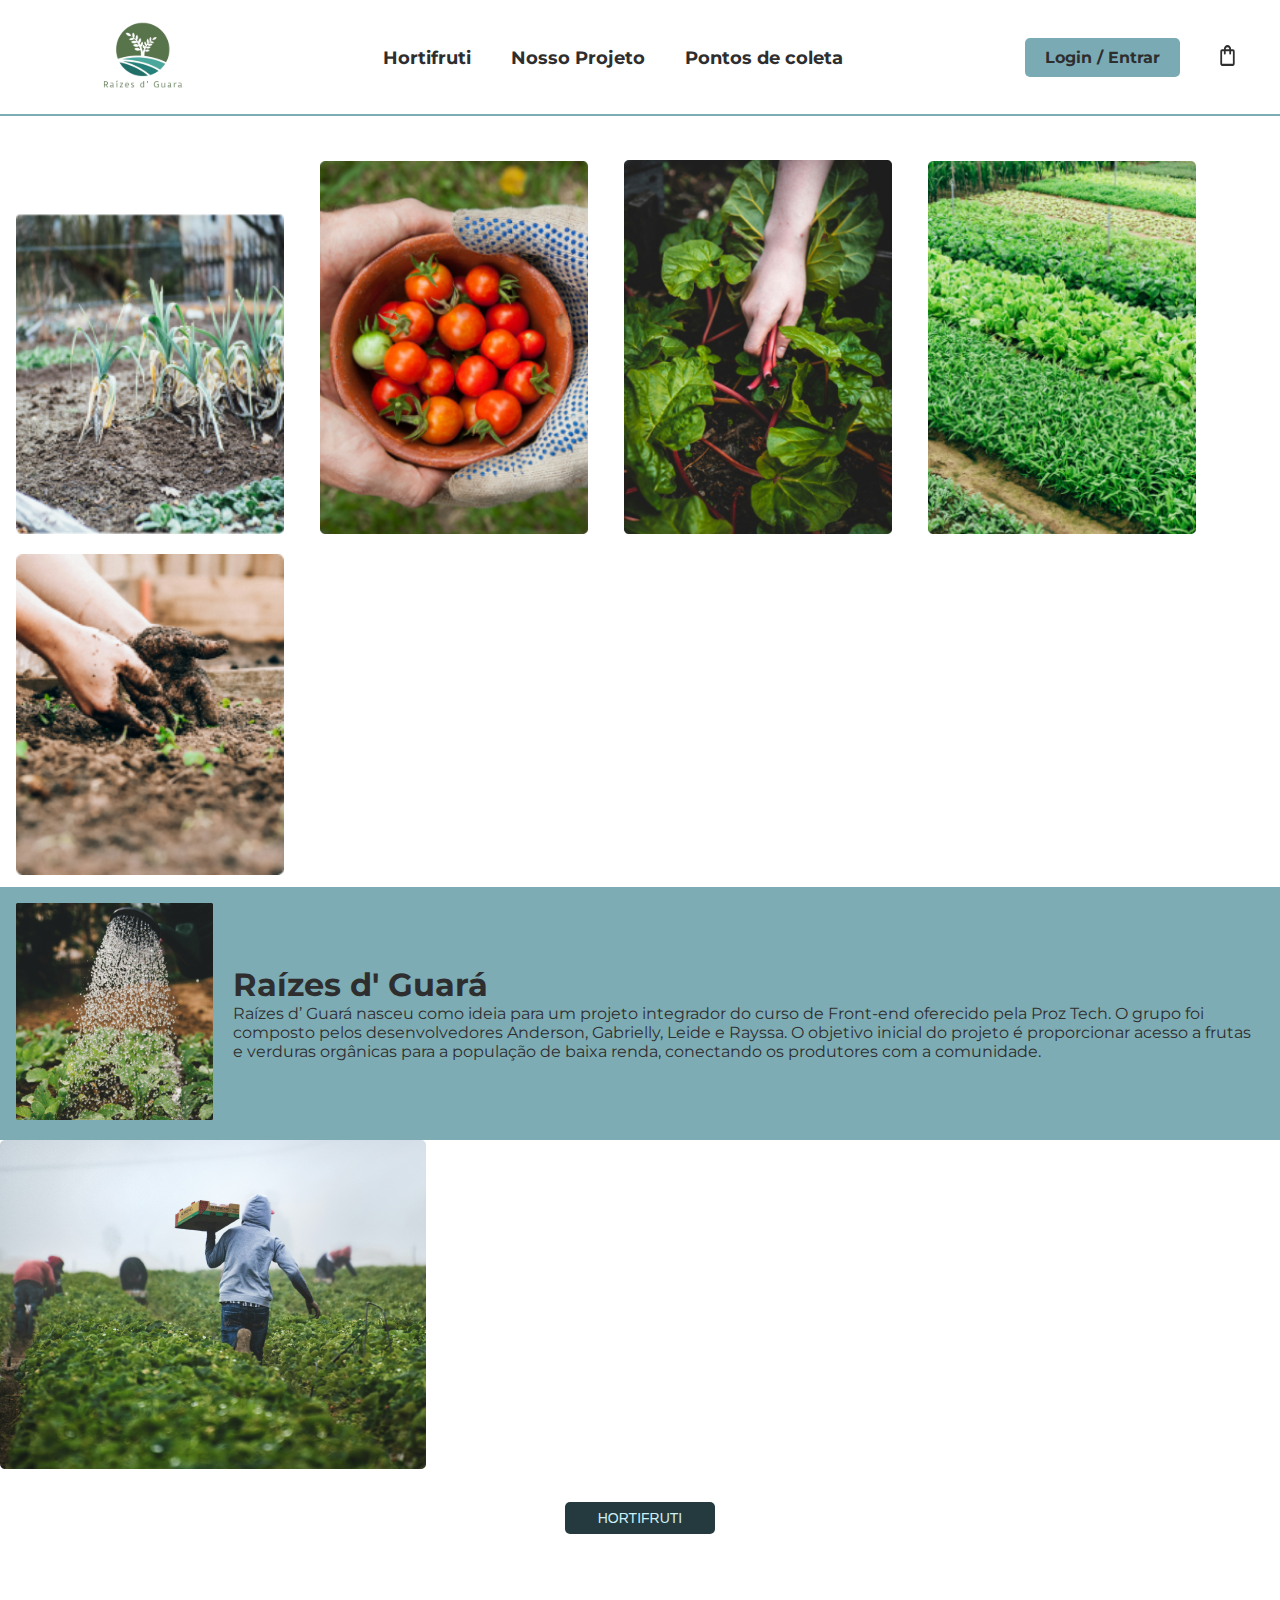
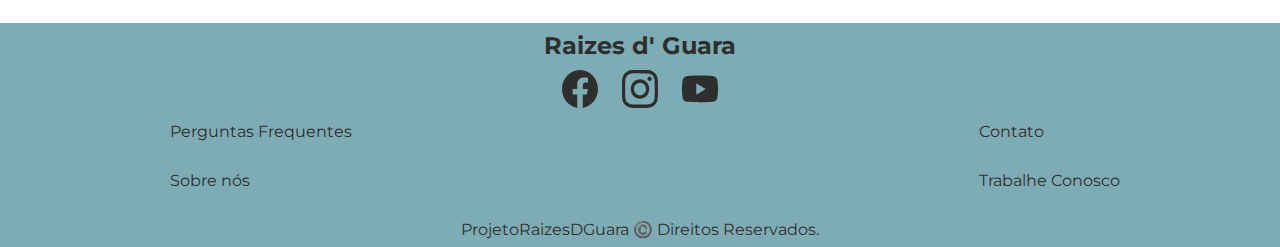
==== index.html @ 16ad914a "feat: alterações no menu" ====
<!DOCTYPE html>
<html lang="pt-BR">

<head>
    <meta charset="UTF-8">
    <title>Home</title>
    <link rel="stylesheet" href="css/index.css">
</head>

<body>
    <header class="menu-header">
        <div class="logo-container">
            <a href="index.html"><img src="img/logo/logo.svg" alt="Logo Raízes d' Guara" class="logo"></a>
        </div>
        <nav class="menu-nav">
            <ul>
                <li><a href="hortifruti.html">Hortifruti</a></li>
                <li><a href="projeto.html">Nosso Projeto</a></li>
                <li><a href="pontos_coleta.html">Pontos de coleta</a></li>
            </ul>
        </nav>
        <div class="menu-right">
            <a href="login.html" class="login-btn">Login / Entrar</a>
            <div class="cart-icon">
                <a href="#"><img src="img/logo/shoppingbag.svg" alt="Carrinho"></a>
            </div>
        </div>
    </header>
    <main>
        <div class="banner"></div>
        <img class="banner-img" src="img/home1.png" alt="">
        <img class="banner-img" src="img/home2.png" alt="">
        <img class="banner-img" src="img/home3.png" alt="">
        <img class="banner-img" src="img/home4.png" alt="">
        <img class="banner-img" src="img/home5.png" alt="">
        </div>
        <section class="right-left">
            <div class="img-banner">
                <img src="img/home6.png" alt="">
            </div>
            <div class="sobre">
                <h1>Raízes d' Guará</h1>
                <p>Raízes d’ Guará nasceu como ideia para um projeto integrador do curso de Front-end oferecido pela
                    Proz Tech. O grupo foi composto pelos desenvolvedores Anderson, Gabrielly, Leide e Rayssa. O
                    objetivo inicial do projeto é proporcionar acesso a frutas e verduras orgânicas para a população de
                    baixa renda, conectando os produtores com a comunidade.</p>
            </div>
        </section>
        <div class="img-pn">
            <img src="img/home7.png" alt="">
        </div>

        <div class="container-btn">
            <input class="btn" type="submit" value="HORTIFRUTI">
        </div>
    </main>
    <footer class="rodape">
        <h2 id="titulo_footer">Raizes d' Guara</h2>
        <a href="#"><img class="icones" src="img/footer/facebook.svg" alt="logo facebook"></a>
        <a href="#"><img class="icones" src="img/footer/instagram.svg" alt="logo instagram"></a>
        <a href="#"><img class="icones" src="img/footer/youtube.svg" alt="logo youtube"></a>

        <div class="listas-container">
            <ul class="lista-rodade_left">
                <li><a href="#"><img class="detalhe-rodape" src="img/footer/detalhe.svg">Perguntas Frequentes</a></li>
                <li><a href="#"><img class="detalhe-rodape" src="img/footer/detalhe.svg">Sobre nós</a></li>
            </ul>
            <ul class="lista-rodade_right">
                <li><a href="#"><img class="detalhe-rodape" src="img/footer/detalhe.svg">Contato</a></li>
                <li><a href="#"><img class="detalhe-rodape" src="img/footer/detalhe.svg">Trabalhe Conosco</a></li>
            </ul>
        </div>

        <p>ProjetoRaizesDGuara ©️ Direitos Reservados. </p>
    </footer>
</body>

</html>
---- css/index.css ----
@import url('https://fonts.googleapis.com/css2?family=Montserrat:ital,wght@0,100..900;1,100..900&display=swap');

body {
    font-family: "Montserrat", sans-serif;
    margin: 0;
    padding: 0;
    color: #2E2E2E;
}

/*header menu */

* {
    margin: 0;
    padding: 0;
    box-sizing: border-box;
}

.menu-header {
    display: flex;
    justify-content: space-between;
    align-items: center;
    background-color: #ffffff;
    padding: 20px 40px; 
    border-bottom: 2px solid #7EACB5;
}

.logo-container {
    display: flex;
    align-items: center;
}

.logo {
    width: 200px; 
    height: 70px;
}

.menu-nav {
    display: flex;
    justify-content: center;
    flex-grow: 1;
}

.menu-nav ul {
    display: flex;
    list-style: none;
}

.menu-nav ul li {
    margin-right: 40px; 
}

.menu-nav ul li a {
    text-decoration: none;
    font-size: 1.1rem;
    color: #2E2E2E;
    font-weight: bold;
    transition: color 0.3s;
}

.menu-nav ul li a:hover {
    color: #7EACB5;
    text-decoration: underline; 
}

.menu-right {
    display: flex;
    align-items: center;
}

.login-btn a{
    background-color: #7aabb5; 
    color: #2E2E2E;
    padding: 10px 20px;
    border-radius: 5px;
    text-decoration: none;
    font-weight: bold;
    transition: background-color 0.3s;
}

.login-btn:hover {
    background-color: #5c929d;
}

.cart-icon img {
    width: 25px; 
    height: 25px;
    margin-left: 15px;
}

.login-btn {
    background-color: #7aabb5;
    color: #2E2E2E;
    padding: 10px 20px;
    border-radius: 5px;
    text-decoration: none;
    margin-right: 20px;
    font-weight: bold;
    transition: background-color 0.3s;
}

.login-btn:hover {
    background-color: #5c929d;
}

.cart-icon img {
    width: 40px;
    height: 25px;
}
.login-btn {
    background-color: #7aabb5;
    color: #2E2E2E;
    padding: 10px 20px;
    border-radius: 5px;
    text-decoration: none;
    margin-right: 20px;
    font-weight: bold;
    transition: background-color 0.3s;
}

.login-btn:hover {
    background-color: #5c929d;
}

.cart-icon img {
    width: 25px;
    height: 25px;
}

.menu-right {
    display: flex;
    align-items: center;
}

.login-btn {
    background-color: #7aabb5;
    color: #2E2E2E;
    padding: 10px 20px;
    border-radius: 5px;
    text-decoration: none;
    margin-right: 20px;
    font-weight: bold;
    transition: background-color 0.3s;
}

.login-btn:hover {
    background-color: #5c929d;
}

.cart-icon img {
    width: 25px;
    height: 25px;
}

/* fim do menu */

/* banner e imagens */

.banner {
    display: flex;
    justify-content: center;
    padding: 0.5em 1em;
    margin: 10px;
}

.right-left {
    background-color: #7EACB5;
    display: flex;
    align-items: center; 
    padding: 1em; 
}

.img-banner {
    margin-right: 20px; 
}

.img-banner img {
    max-width: 100%; 
    height: auto; 
}

.img-pn {
    margin-right: 20px;
}

.banner-img {
    padding: 0.5em 1em;
    width: 300px;
}

.container-btn {
    display: flex;
    justify-content: center; 
    align-items: center; 
    height: 10vh; 
}

.btn {
    padding: 8px 16px; 
    background-color: #253A3E;
    color: #CDF1F8; 
    border: none;
    border-radius: 5px;
    cursor: pointer;
    font-size: 14px;
    text-align: center;
    transition: background-color 0.3s ease;
    display: inline-block; 
    width: auto; 
    min-width: 150px; 
    max-width: 300px; 
}

/* footer */

.rodape {
    background-color: #7EACB5;
    color: #2E2E2E;
    text-align: center;
    padding: 0.5em 0;
    position: relative;
    bottom: 0;
    width: 100%;
}

.icones {
    padding: 10px;
}

li, a {
    text-decoration: none;
    list-style: none;
    color: #2E2E2E;
}

.detalhe-rodape{
    padding: 0 5px;
    width: 1.5px;
}

.listas-container {
    display: flex;
    justify-content: space-between; 

}

.lista-rodade_left, .lista-rodade_right {
    list-style: none; 
    padding-left: 10em; 
    margin: 0; 
    text-align: left;
}

.lista-rodade_left li, .lista-rodade_right li {
    margin-bottom: 10px; 
    padding-right: 10em;
    padding-bottom: 20px;
}

main {
    min-height: 100vh; 
    padding-bottom: 60px; 
}
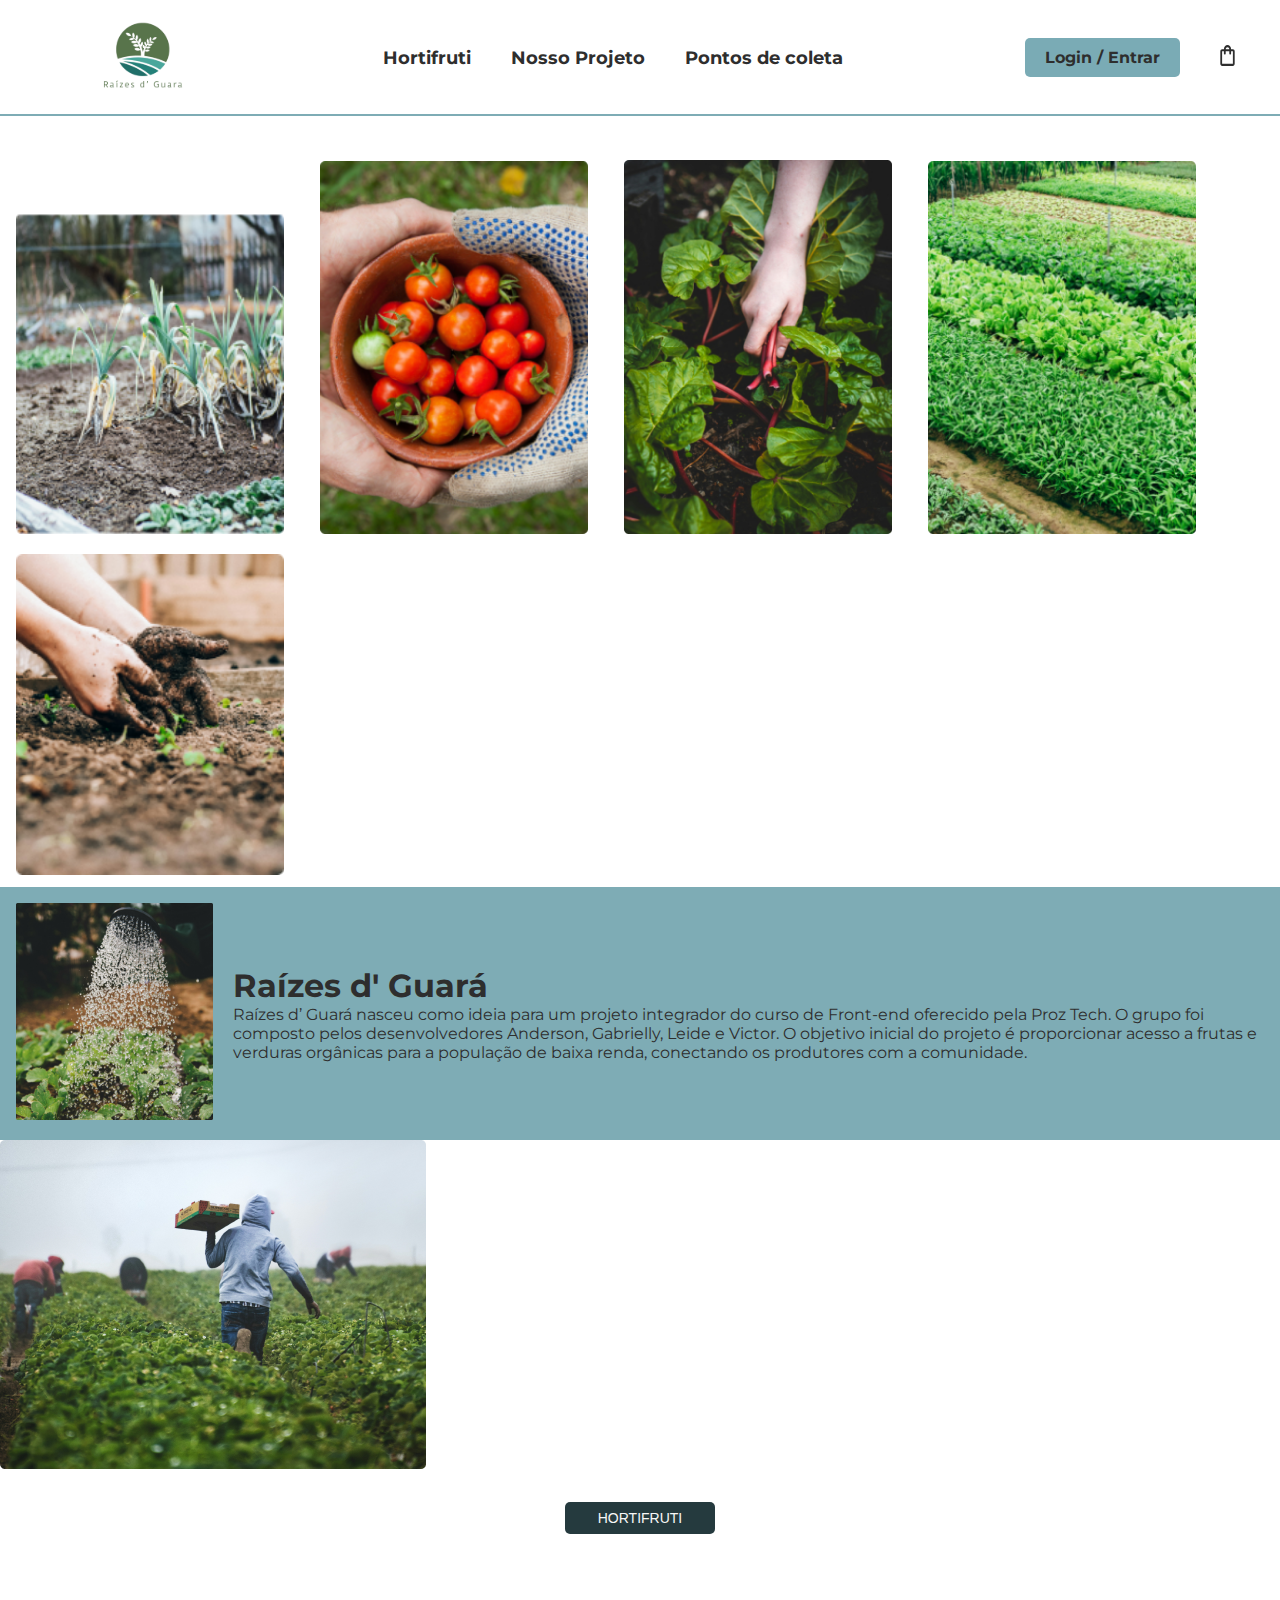
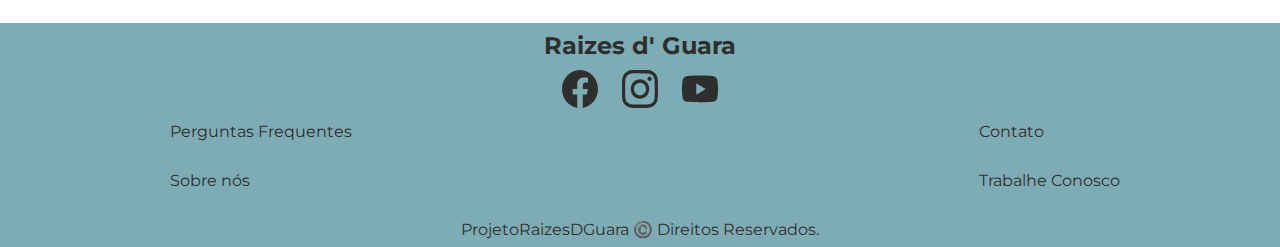
==== commit 8034ca4e: "feat: página sobre o projeto está finalizada, os arquivo js foram criados e linkados" ====
--- a/index.html
+++ b/index.html
@@ -5,6 +5,7 @@
     <meta charset="UTF-8">
     <title>Home</title>
     <link rel="stylesheet" href="css/index.css">
+    <script src="js/index.js" defer></script>
 </head>
 
 <body>
@@ -28,26 +29,26 @@
     </header>
     <main>
         <div class="banner"></div>
-        <img class="banner-img" src="img/home1.png" alt="">
-        <img class="banner-img" src="img/home2.png" alt="">
-        <img class="banner-img" src="img/home3.png" alt="">
-        <img class="banner-img" src="img/home4.png" alt="">
-        <img class="banner-img" src="img/home5.png" alt="">
+        <img class="banner-img" src="img/index/home1.png" alt="">
+        <img class="banner-img" src="img/index/home2.png" alt="">
+        <img class="banner-img" src="img/index/home3.png" alt="">
+        <img class="banner-img" src="img/index/home4.png" alt="">
+        <img class="banner-img" src="img/index/home5.png" alt="">
         </div>
         <section class="right-left">
             <div class="img-banner">
-                <img src="img/home6.png" alt="">
+                <img src="img/index/home6.png" alt="">
             </div>
             <div class="sobre">
                 <h1>Raízes d' Guará</h1>
                 <p>Raízes d’ Guará nasceu como ideia para um projeto integrador do curso de Front-end oferecido pela
-                    Proz Tech. O grupo foi composto pelos desenvolvedores Anderson, Gabrielly, Leide e Rayssa. O
+                    Proz Tech. O grupo foi composto pelos desenvolvedores Anderson, Gabrielly, Leide e Victor. O
                     objetivo inicial do projeto é proporcionar acesso a frutas e verduras orgânicas para a população de
                     baixa renda, conectando os produtores com a comunidade.</p>
             </div>
         </section>
         <div class="img-pn">
-            <img src="img/home7.png" alt="">
+            <img src="img/index/home7.png" alt="">
         </div>
 
         <div class="container-btn">
--- a/css/index.css
+++ b/css/index.css
@@ -197,7 +197,7 @@
 .btn {
     padding: 8px 16px; 
     background-color: #253A3E;
-    color: #CDF1F8; 
+    color: #F7F7F7; 
     border: none;
     border-radius: 5px;
     cursor: pointer;
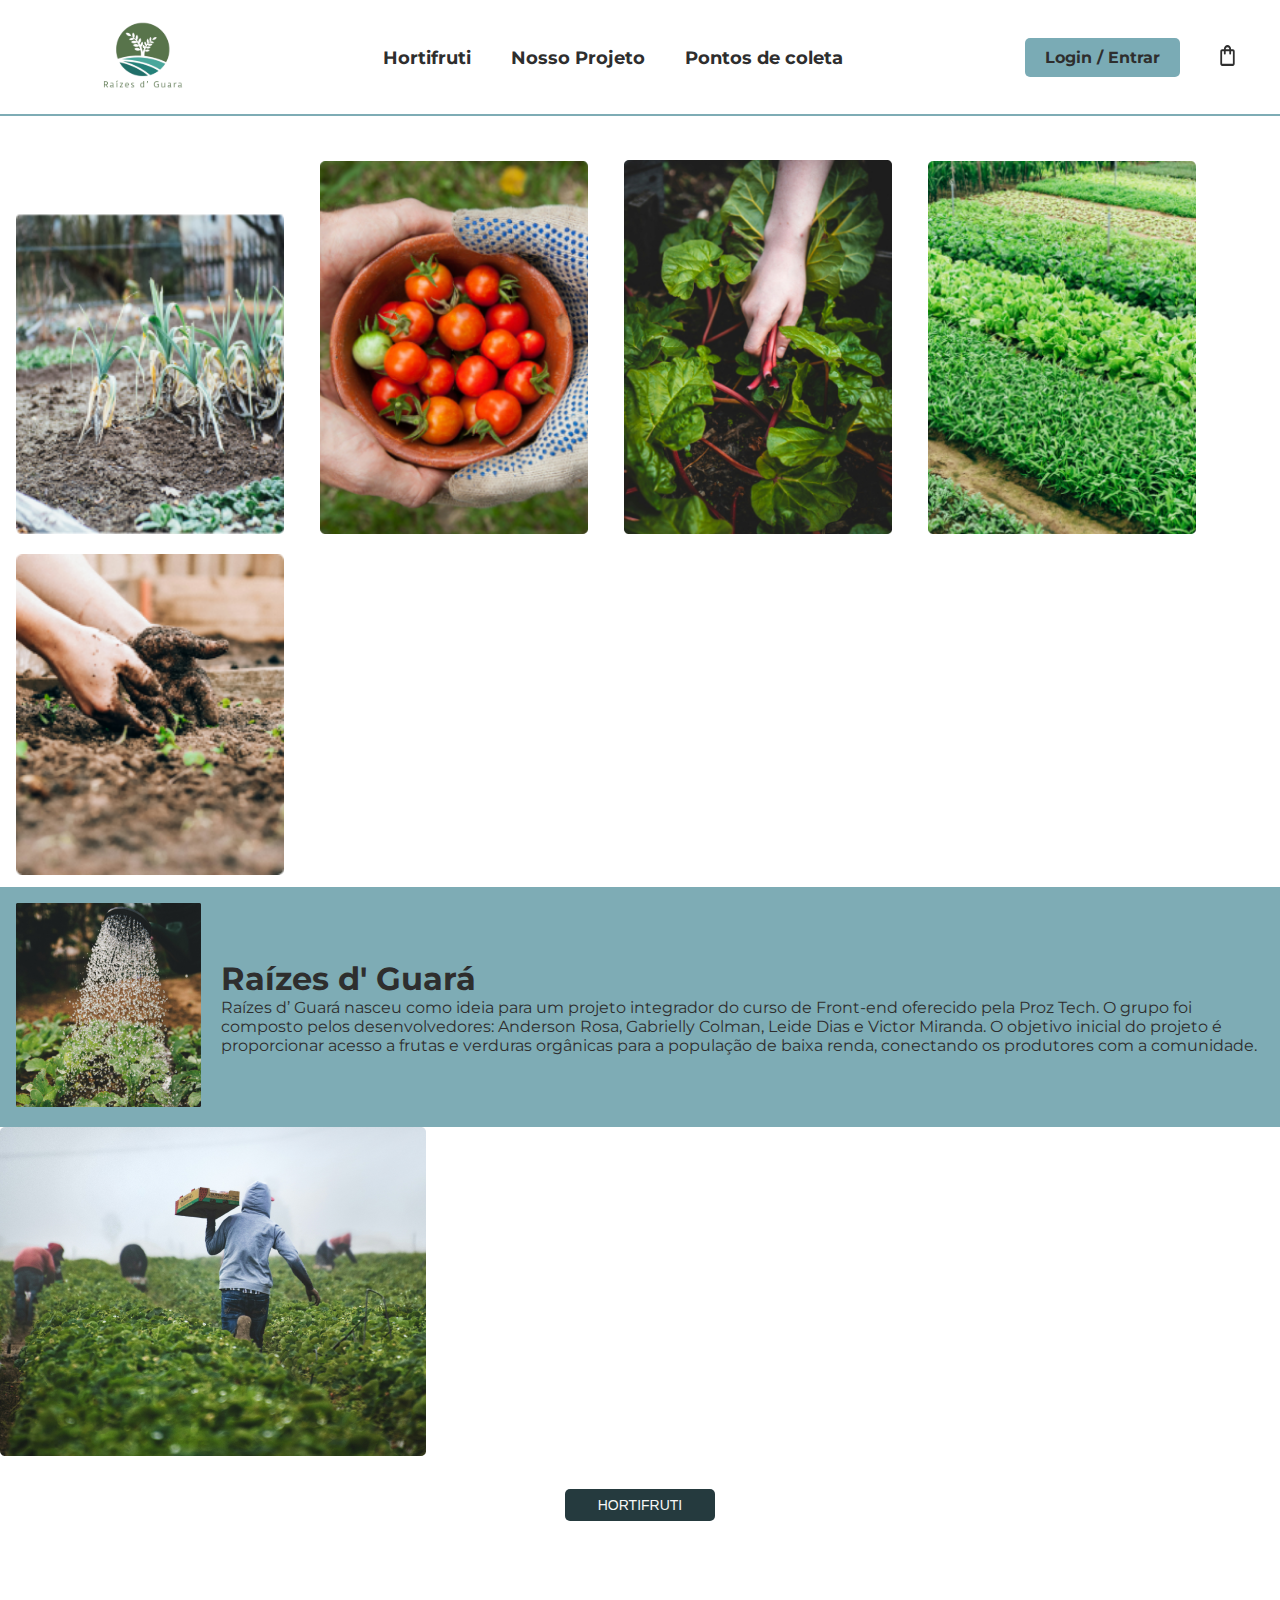
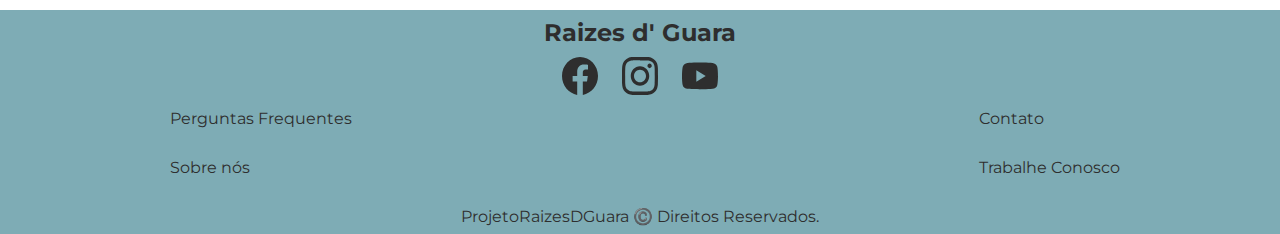
==== commit 00bfde66: "Feito o javascript de validação do form na página nosso projeto" ====
--- a/index.html
+++ b/index.html
@@ -42,7 +42,7 @@
             <div class="sobre">
                 <h1>Raízes d' Guará</h1>
                 <p>Raízes d’ Guará nasceu como ideia para um projeto integrador do curso de Front-end oferecido pela
-                    Proz Tech. O grupo foi composto pelos desenvolvedores Anderson, Gabrielly, Leide e Victor. O
+                    Proz Tech. O grupo foi composto pelos desenvolvedores: Anderson Rosa, Gabrielly Colman, Leide Dias e Victor Miranda. O
                     objetivo inicial do projeto é proporcionar acesso a frutas e verduras orgânicas para a população de
                     baixa renda, conectando os produtores com a comunidade.</p>
             </div>
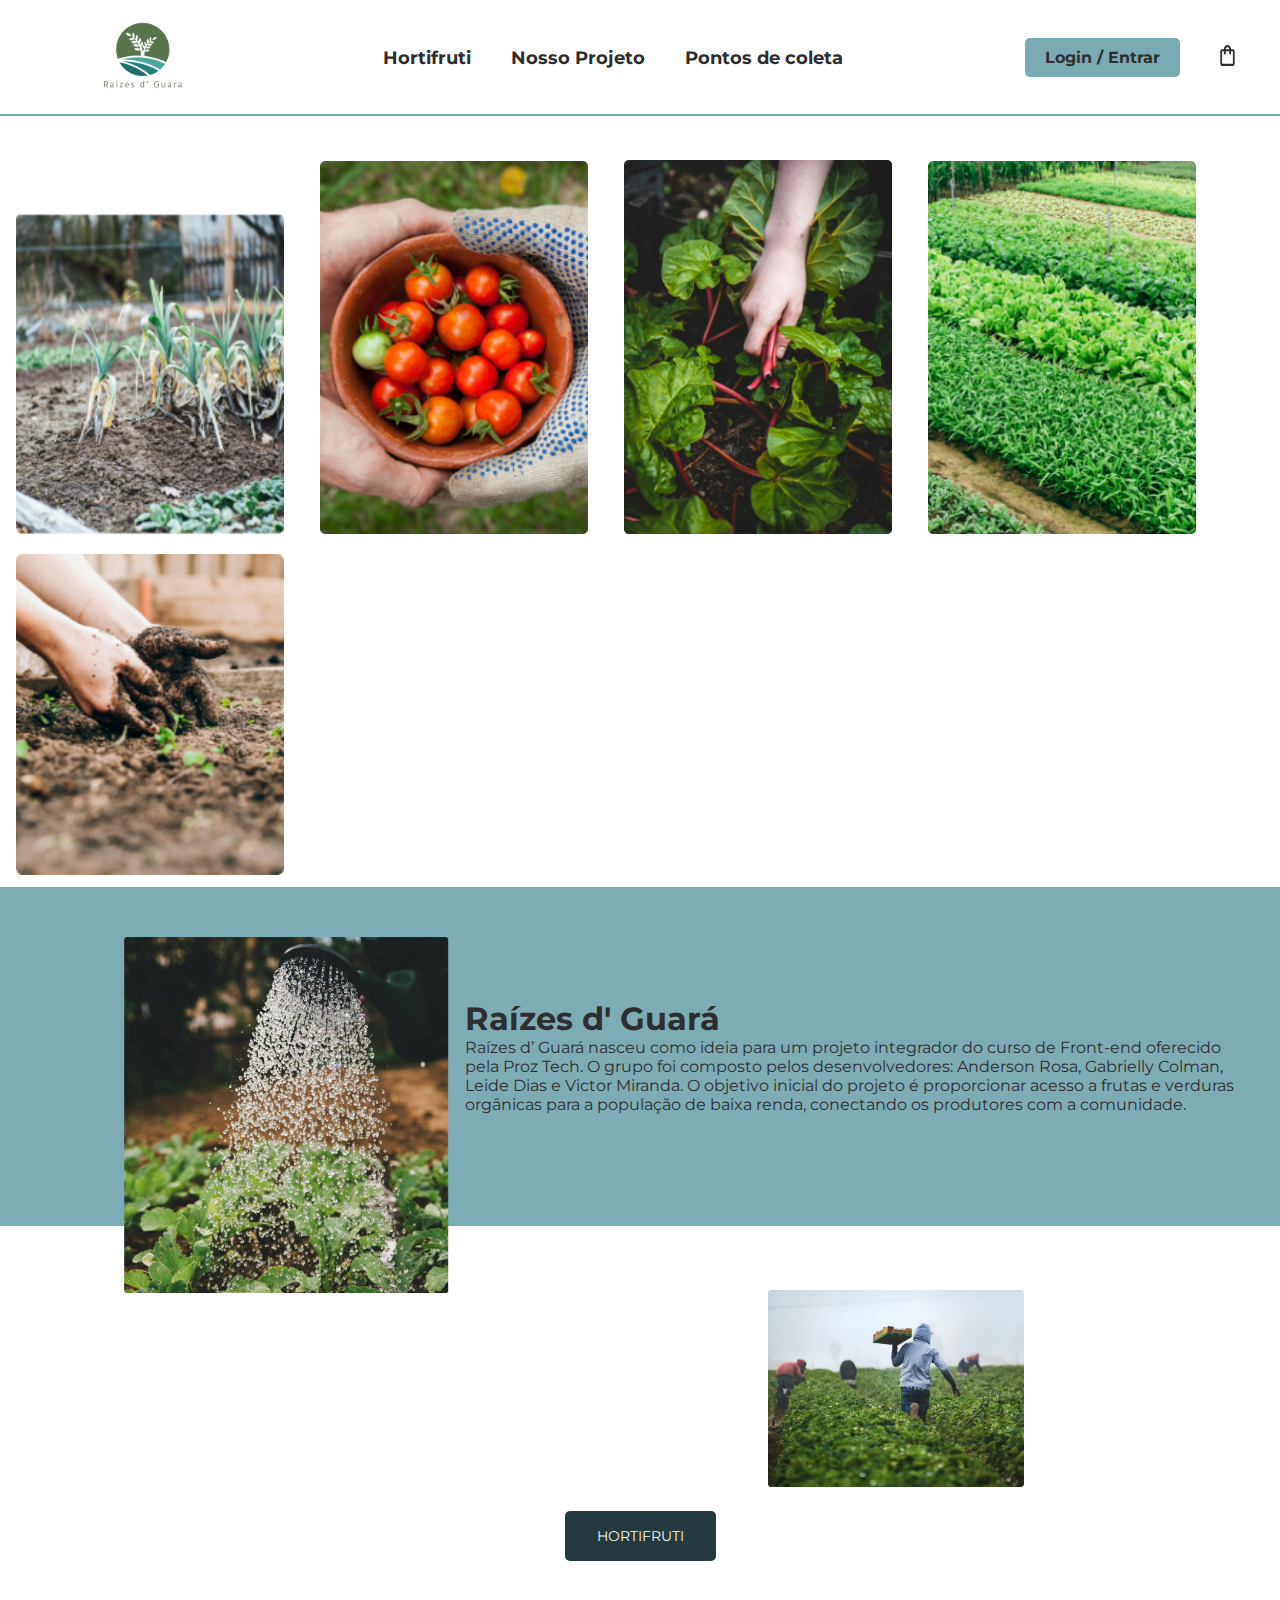
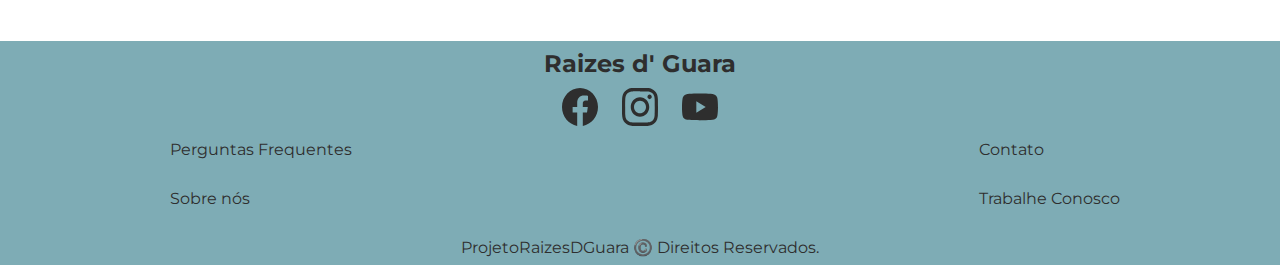
==== commit dc9fb9b4: "botão de hortifruti adicionado link" ====
--- a/index.html
+++ b/index.html
@@ -52,7 +52,7 @@
         </div>
 
         <div class="container-btn">
-            <input class="btn" type="submit" value="HORTIFRUTI">
+            <a href="hortifruti.html" class="btn">HORTIFRUTI</a>
         </div>
     </main>
     <footer class="rodape">
--- a/css/index.css
+++ b/css/index.css
@@ -162,24 +162,38 @@
     margin: 10px;
 }
 
+
 .right-left {
     background-color: #7EACB5;
     display: flex;
     align-items: center; 
     padding: 1em; 
+    justify-content: flex-start; /* Align items to the left */
 }
 
 .img-banner {
-    margin-right: 20px; 
+    margin-left: 10%; /* Position the image 10% from the left of the container */
+    transform: scale(2); /* Increase the size by 50% */
+    margin-top: 10%; /* Position the image 5% down from the current position */
+}
+
+.sobre {
+    display: flex;
+    align-items: flex-start; /* Align items to the start (top) */
+    padding: 0.5em 1em;
+    margin: 10px;
+    flex-direction: column; /* Stack h1 and p vertically */
+}
+
+.sobre h1, .sobre p {
+    text-align: left; /* Align text to the left */
+    margin-left: 15%; /* Add margin to the left to ensure text stays to the right of the image */
 }
 
 .img-banner img {
-    max-width: 100%; 
+    max-width: 100%; /* Adjusted to keep the image 10% to the right */
     height: auto; 
-}
-
-.img-pn {
-    margin-right: 20px;
+    margin-left: 20%; /* Ensure the image stays 10% from the left */
 }
 
 .banner-img {
@@ -194,8 +208,19 @@
     height: 10vh; 
 }
 
+.img-pn {
+    object-fit: cover;
+    margin-left: 60%;
+    margin-top: 5%; /* Position the image 10% down from the current position */
+}
+
+.img-pn img {
+    width: 50%; 
+    height: 50%; 
+}
+
 .btn {
-    padding: 8px 16px; 
+    padding: 16px 32px; 
     background-color: #253A3E;
     color: #F7F7F7; 
     border: none;
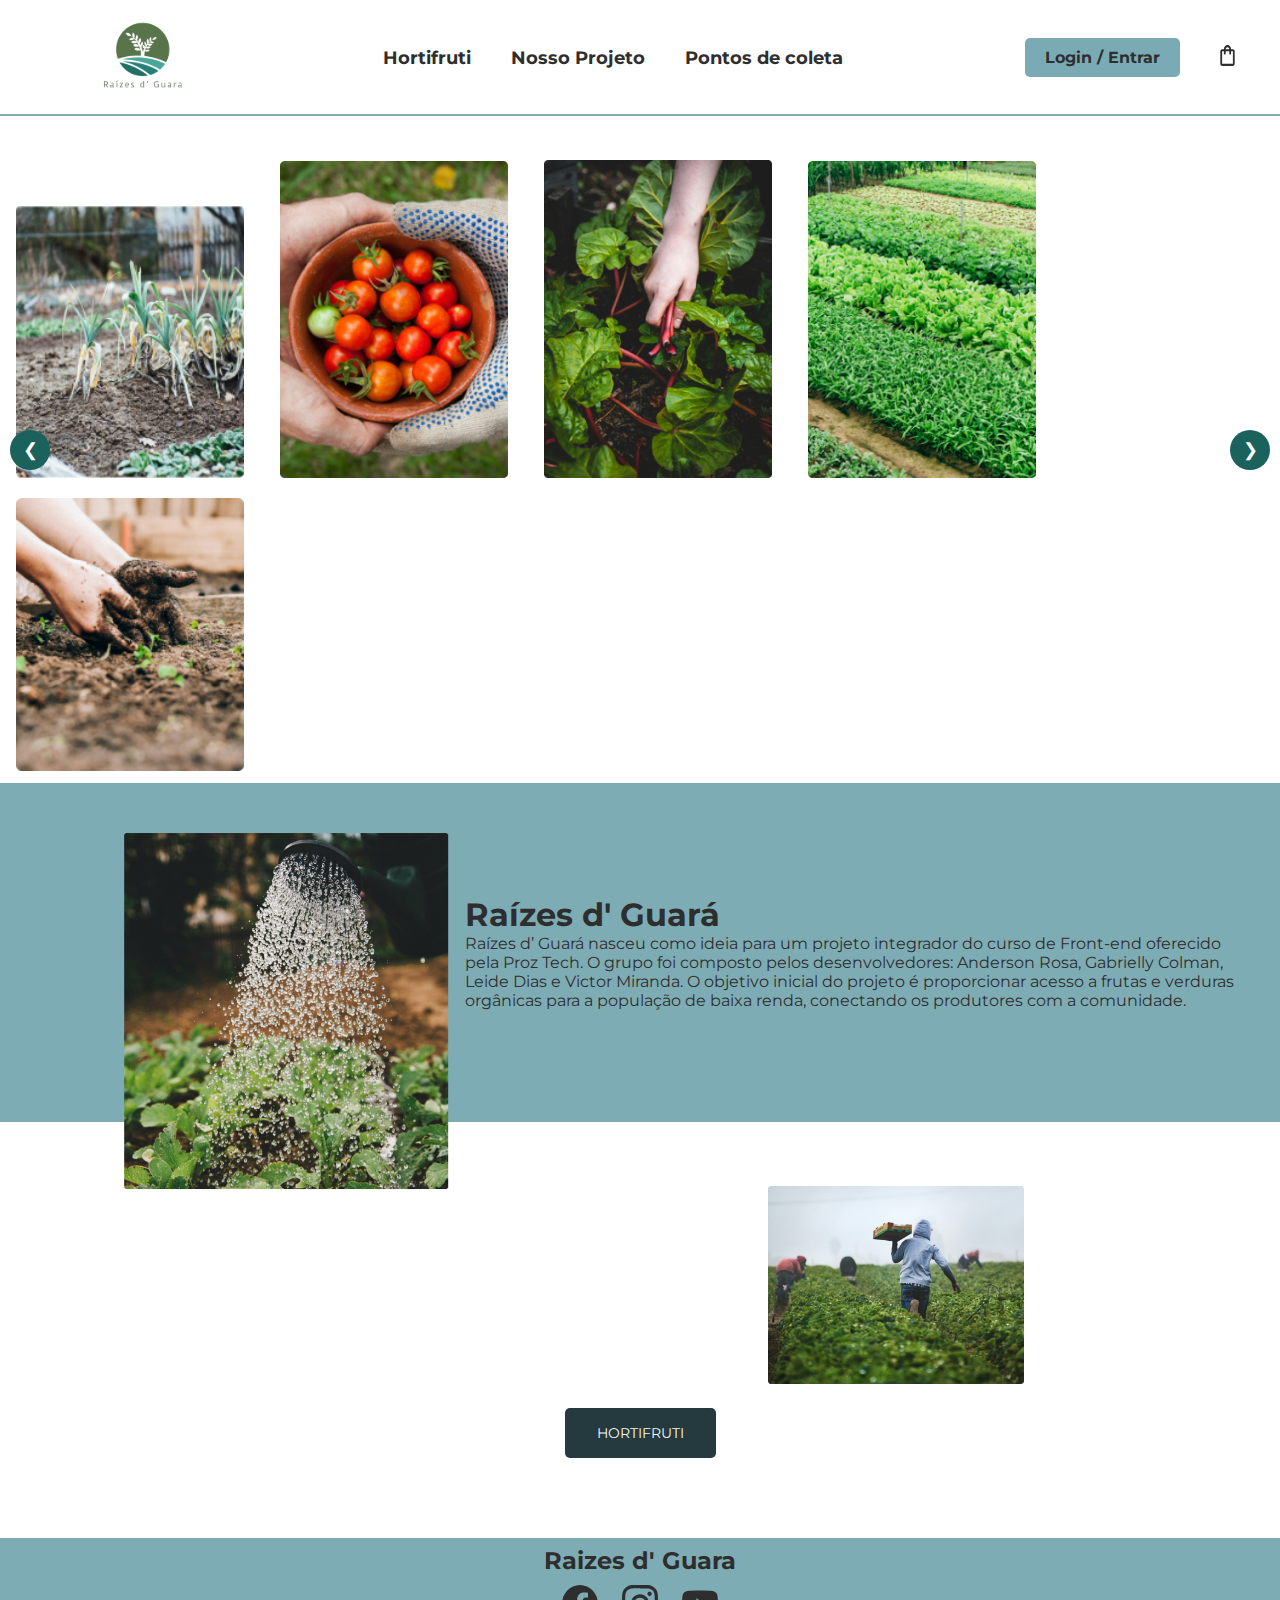
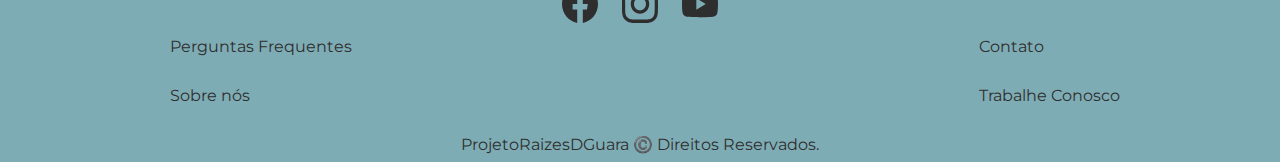
==== commit b59ac699: "Adicionado Setas e estilizado" ====
--- a/index.html
+++ b/index.html
@@ -29,6 +29,8 @@
     </header>
     <main>
         <div class="banner"></div>
+        <button class="prev-btn" onclick="prevImage()">&#10094;</button>
+        <button class="next-btn" onclick="nextImage()">&#10095;</button>
         <img class="banner-img" src="img/index/home1.png" alt="">
         <img class="banner-img" src="img/index/home2.png" alt="">
         <img class="banner-img" src="img/index/home3.png" alt="">
--- a/css/index.css
+++ b/css/index.css
@@ -65,16 +65,6 @@
 .menu-right {
     display: flex;
     align-items: center;
-}
-
-.login-btn a{
-    background-color: #7aabb5; 
-    color: #2E2E2E;
-    padding: 10px 20px;
-    border-radius: 5px;
-    text-decoration: none;
-    font-weight: bold;
-    transition: background-color 0.3s;
 }
 
 .login-btn:hover {
@@ -98,107 +88,82 @@
     transition: background-color 0.3s;
 }
 
-.login-btn:hover {
-    background-color: #5c929d;
-}
-
-.cart-icon img {
-    width: 40px;
-    height: 25px;
-}
-.login-btn {
-    background-color: #7aabb5;
-    color: #2E2E2E;
-    padding: 10px 20px;
-    border-radius: 5px;
-    text-decoration: none;
-    margin-right: 20px;
-    font-weight: bold;
-    transition: background-color 0.3s;
-}
-
-.login-btn:hover {
-    background-color: #5c929d;
-}
-
-.cart-icon img {
-    width: 25px;
-    height: 25px;
-}
-
-.menu-right {
-    display: flex;
-    align-items: center;
-}
-
-.login-btn {
-    background-color: #7aabb5;
-    color: #2E2E2E;
-    padding: 10px 20px;
-    border-radius: 5px;
-    text-decoration: none;
-    margin-right: 20px;
-    font-weight: bold;
-    transition: background-color 0.3s;
-}
-
-.login-btn:hover {
-    background-color: #5c929d;
-}
-
-.cart-icon img {
-    width: 25px;
-    height: 25px;
-}
-
 /* fim do menu */
 
 /* banner e imagens */
-
 .banner {
     display: flex;
     justify-content: center;
     padding: 0.5em 1em;
     margin: 10px;
-}
-
+    position: relative; /* Added to position buttons */
+}
 
 .right-left {
     background-color: #7EACB5;
     display: flex;
     align-items: center; 
     padding: 1em; 
-    justify-content: flex-start; /* Align items to the left */
+    justify-content: flex-start; 
 }
 
 .img-banner {
-    margin-left: 10%; /* Position the image 10% from the left of the container */
-    transform: scale(2); /* Increase the size by 50% */
-    margin-top: 10%; /* Position the image 5% down from the current position */
+    margin-left: 10%; 
+    transform: scale(2); 
+    margin-top: 10%; 
+}
+
+.prev-btn, .next-btn {
+    background-color: rgb(28,98,92);
+    color: white;
+    border: none;
+    padding: 10px;
+    cursor: pointer;
+    position: absolute;
+    top: 50%;
+    transform: translateY(-50%);
+    font-size: 18px;
+    border-radius: 50%;
+    width: 40px;
+    height: 40px;
+    display: flex;
+    justify-content: center;
+    align-items: center;
+}
+
+.prev-btn {
+    left: 10px;
+}
+
+.next-btn {
+    right: 10px;
+}
+
+.prev-btn:hover, .next-btn:hover {
+    background-color: rgba(0, 0, 0, 0.7);
 }
 
 .sobre {
     display: flex;
-    align-items: flex-start; /* Align items to the start (top) */
+    align-items: flex-start; 
     padding: 0.5em 1em;
     margin: 10px;
-    flex-direction: column; /* Stack h1 and p vertically */
+    flex-direction: column; 
 }
 
 .sobre h1, .sobre p {
-    text-align: left; /* Align text to the left */
-    margin-left: 15%; /* Add margin to the left to ensure text stays to the right of the image */
-}
-
-.img-banner img {
-    max-width: 100%; /* Adjusted to keep the image 10% to the right */
-    height: auto; 
-    margin-left: 20%; /* Ensure the image stays 10% from the left */
+    text-align: left; 
+    margin-left: 15%; 
 }
 
 .banner-img {
     padding: 0.5em 1em;
-    width: 300px;
+    width: 260px;
+}
+
+.img-banner img {
+    max-width: 100%; 
+    margin-left: 20%; 
 }
 
 .container-btn {
@@ -211,7 +176,7 @@
 .img-pn {
     object-fit: cover;
     margin-left: 60%;
-    margin-top: 5%; /* Position the image 10% down from the current position */
+    margin-top: 5%; 
 }
 
 .img-pn img {
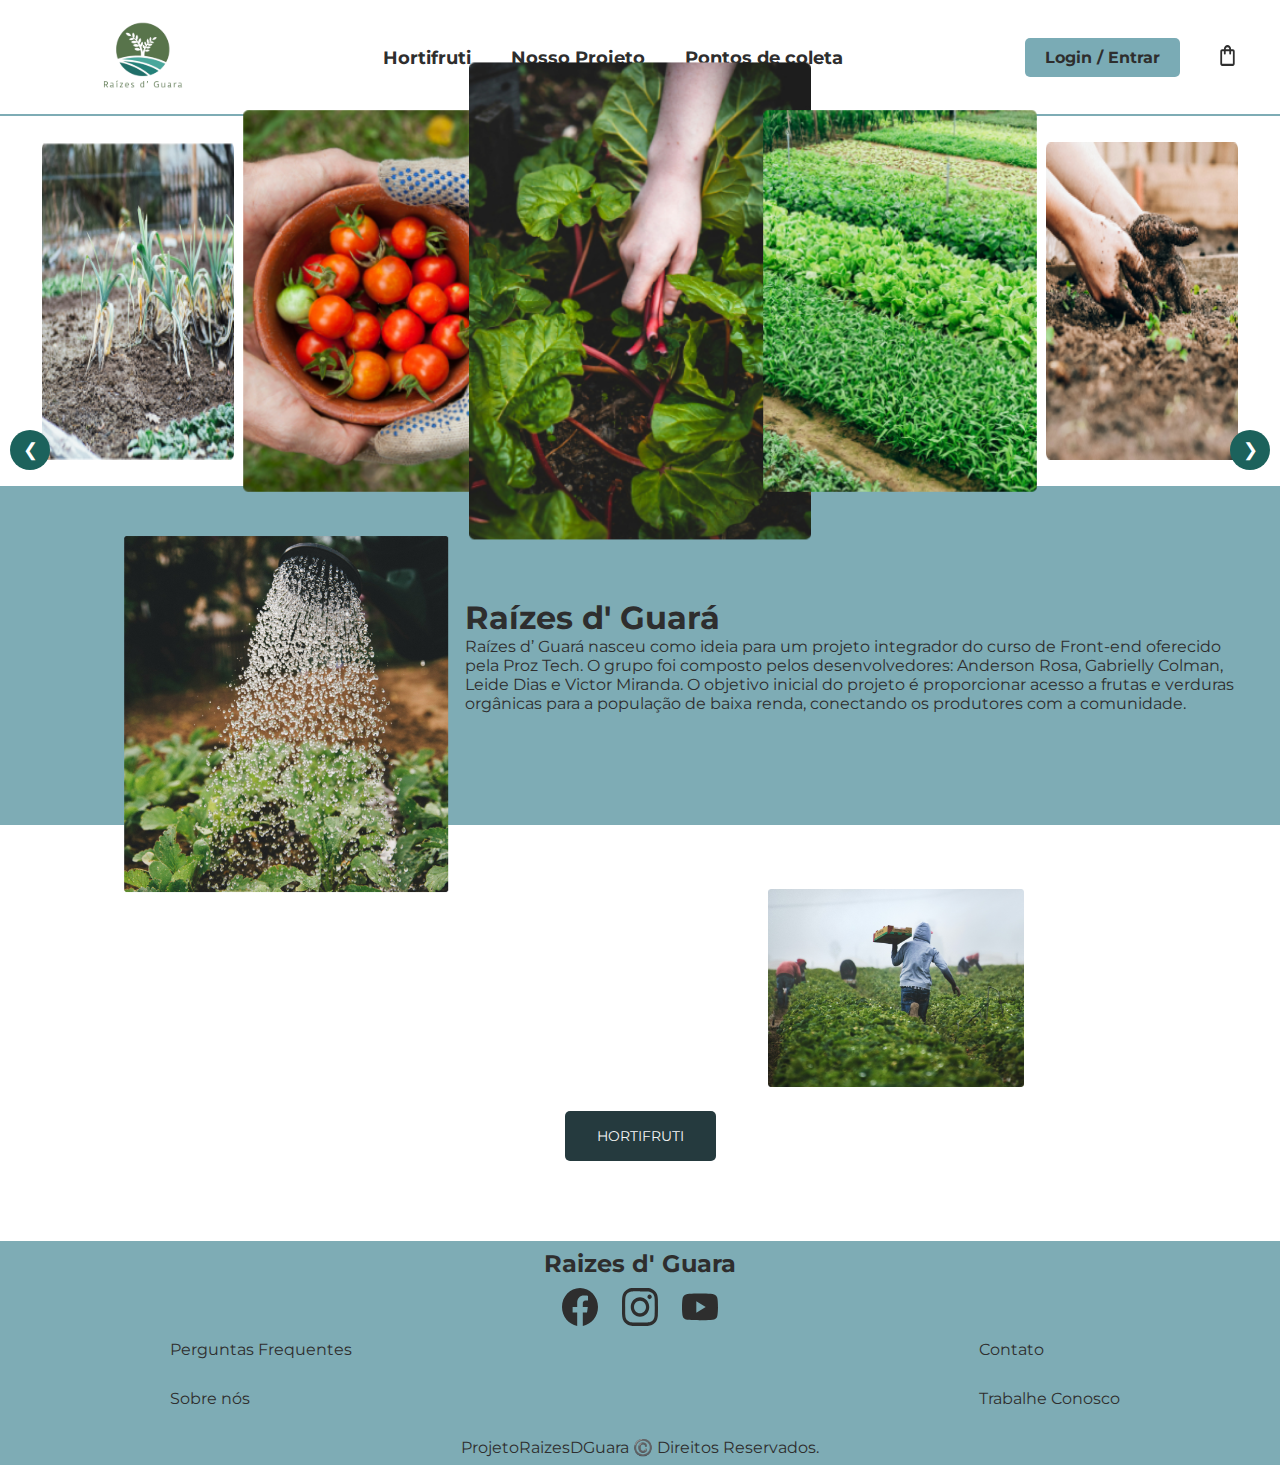
==== commit 2b21d3f2: "Adicionado as imagens dinamicas e passagem automática usando js. Removido imagens estáticas." ====
--- a/index.html
+++ b/index.html
@@ -31,11 +31,6 @@
         <div class="banner"></div>
         <button class="prev-btn" onclick="prevImage()">&#10094;</button>
         <button class="next-btn" onclick="nextImage()">&#10095;</button>
-        <img class="banner-img" src="img/index/home1.png" alt="">
-        <img class="banner-img" src="img/index/home2.png" alt="">
-        <img class="banner-img" src="img/index/home3.png" alt="">
-        <img class="banner-img" src="img/index/home4.png" alt="">
-        <img class="banner-img" src="img/index/home5.png" alt="">
         </div>
         <section class="right-left">
             <div class="img-banner">
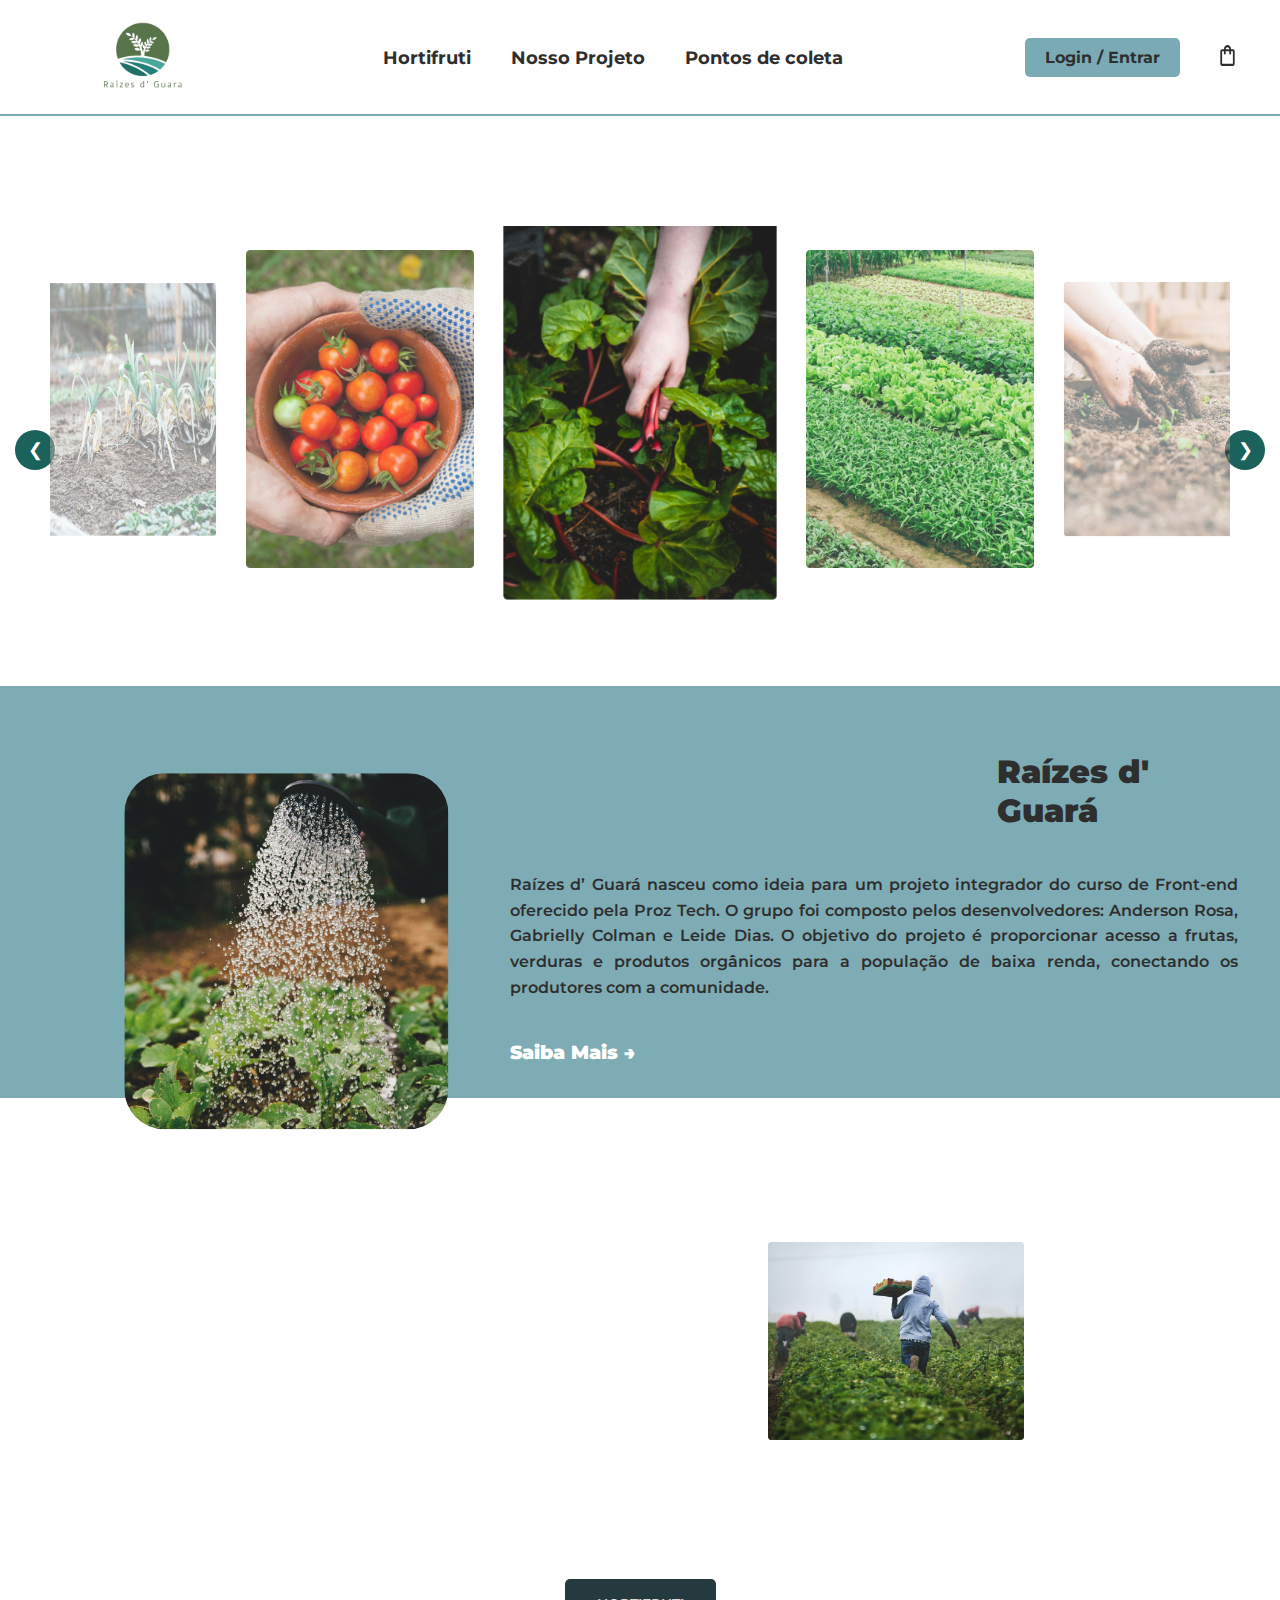
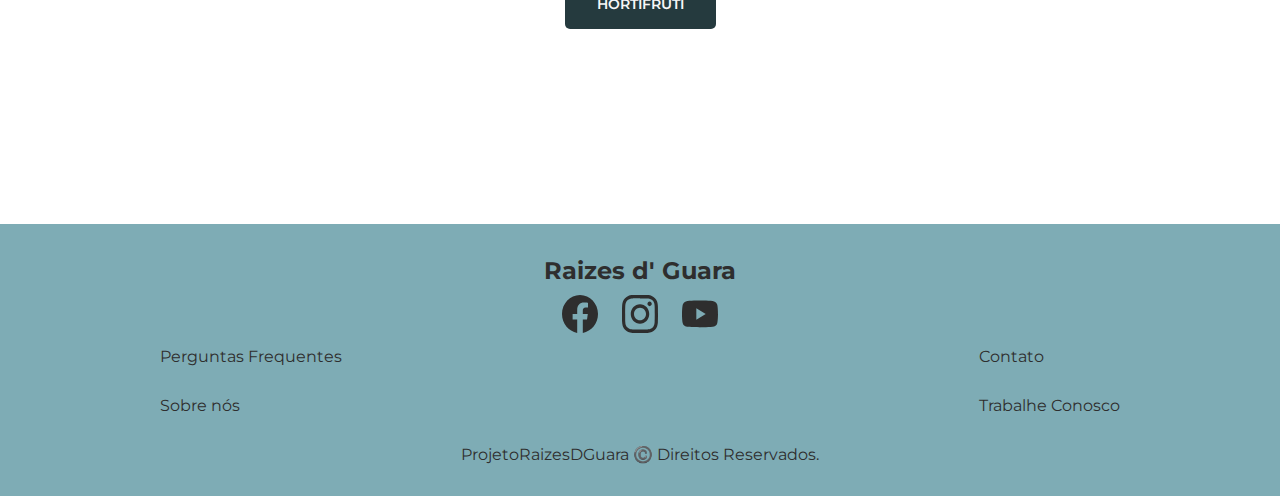
==== commit 0a804496: "Alterações nos visuais das páginas index, login e pontos de coleta(html e css)" ====
--- a/index.html
+++ b/index.html
@@ -37,11 +37,11 @@
                 <img src="img/index/home6.png" alt="">
             </div>
             <div class="sobre">
-                <h1>Raízes d' Guará</h1>
-                <p>Raízes d’ Guará nasceu como ideia para um projeto integrador do curso de Front-end oferecido pela
-                    Proz Tech. O grupo foi composto pelos desenvolvedores: Anderson Rosa, Gabrielly Colman, Leide Dias e Victor Miranda. O
-                    objetivo inicial do projeto é proporcionar acesso a frutas e verduras orgânicas para a população de
-                    baixa renda, conectando os produtores com a comunidade.</p>
+                <h1 class="titulo">Raízes d' Guará</h1>
+                <p class="text-intro">Raízes d’ Guará nasceu como ideia para um projeto integrador do curso de Front-end oferecido pela
+                    Proz Tech. O grupo foi composto pelos desenvolvedores: Anderson Rosa, Gabrielly Colman e Leide Dias. O objetivo do projeto é proporcionar acesso a frutas, verduras e produtos orgânicos para a população de baixa renda, conectando os produtores com a comunidade.</p>
+
+                <a href="projeto.html" class="btn-saiba-mais">Saiba Mais →</a>
             </div>
         </section>
         <div class="img-pn">
@@ -53,19 +53,19 @@
         </div>
     </main>
     <footer class="rodape">
-        <h2 id="titulo_footer">Raizes d' Guara</h2>
+        <h2 class="titulo_footer">Raizes d' Guara</h2>
         <a href="#"><img class="icones" src="img/footer/facebook.svg" alt="logo facebook"></a>
         <a href="#"><img class="icones" src="img/footer/instagram.svg" alt="logo instagram"></a>
         <a href="#"><img class="icones" src="img/footer/youtube.svg" alt="logo youtube"></a>
 
         <div class="listas-container">
             <ul class="lista-rodade_left">
-                <li><a href="#"><img class="detalhe-rodape" src="img/footer/detalhe.svg">Perguntas Frequentes</a></li>
-                <li><a href="#"><img class="detalhe-rodape" src="img/footer/detalhe.svg">Sobre nós</a></li>
+                <li><a href="#">Perguntas Frequentes</a></li>
+                <li><a href="#">Sobre nós</a></li>
             </ul>
             <ul class="lista-rodade_right">
-                <li><a href="#"><img class="detalhe-rodape" src="img/footer/detalhe.svg">Contato</a></li>
-                <li><a href="#"><img class="detalhe-rodape" src="img/footer/detalhe.svg">Trabalhe Conosco</a></li>
+                <li><a href="#">Contato</a></li>
+                <li><a href="#">Trabalhe Conosco</a></li>
             </ul>
         </div>
 
--- a/css/index.css
+++ b/css/index.css
@@ -94,23 +94,13 @@
 .banner {
     display: flex;
     justify-content: center;
-    padding: 0.5em 1em;
-    margin: 10px;
-    position: relative; /* Added to position buttons */
-}
-
-.right-left {
-    background-color: #7EACB5;
-    display: flex;
-    align-items: center; 
-    padding: 1em; 
-    justify-content: flex-start; 
-}
-
-.img-banner {
-    margin-left: 10%; 
-    transform: scale(2); 
-    margin-top: 10%; 
+    align-items: center;
+    padding: 1em 10px;
+    margin: 50px;
+    position: relative; 
+    overflow: hidden;
+    padding-bottom: 60px;
+    
 }
 
 .prev-btn, .next-btn {
@@ -132,15 +122,38 @@
 }
 
 .prev-btn {
-    left: 10px;
+    left: 15px;
 }
 
 .next-btn {
-    right: 10px;
+    right: 15px;
 }
 
 .prev-btn:hover, .next-btn:hover {
-    background-color: rgba(0, 0, 0, 0.7);
+    background-color: rgba(0, 27, 0, 0.7);
+}
+
+
+.right-left {
+    background-color: #7EACB5;
+    display: flex;
+    align-items: center; 
+    padding: 1em; 
+    justify-content: flex-start; 
+}
+
+.img-banner {
+    margin-left: 10%; 
+    transform: scale(2); 
+    margin-top: 10%; 
+}
+
+.banner-img {
+    transition: transform 0.5s ease, margin 0.5s ease, opacity 0.5s ease;
+    position: relative;
+    z-index: 1;
+    border-radius: 10px;
+
 }
 
 .sobre {
@@ -151,9 +164,56 @@
     flex-direction: column; 
 }
 
-.sobre h1, .sobre p {
+.titulo {
     text-align: left; 
-    margin-left: 15%; 
+    margin-left: 70%; 
+    padding: 1em;
+    font-weight: 900;
+    font-size: 2rem;
+    margin-bottom: 10px;
+}
+
+.text-intro {
+    text-align: left; 
+    margin-left: 20%; 
+    line-height: 1.6;
+    font-size: 1em;
+    font-weight: 600;
+    text-align: justify;
+}
+
+
+.btn-saiba-mais {
+    display: flex;
+    margin-left: 20%; 
+    color: #fff;
+    background-color: transparent; 
+    font-weight: 900; 
+    text-decoration: none; 
+    font-size: 1.2rem; 
+    padding-top: 40px;
+    transition: color 0.3s ease, border-color 0.3s ease; 
+    position: relative; 
+}
+
+.btn-saiba-mais:hover {
+    color: #f0f0f0; 
+    border-color: #f0f0f0; 
+}
+
+.btn-saiba-mais::after {
+    content: "→"; 
+    font-size: 1.2rem;
+    position: absolute;
+    right: -20px;
+    top: 40px;
+    opacity: 0;
+    transition: opacity 0.3s ease, right 0.3s ease; 
+}
+
+.btn-saiba-mais:hover::after {
+    right: -5px;
+    opacity: 1; 
 }
 
 .banner-img {
@@ -164,6 +224,7 @@
 .img-banner img {
     max-width: 100%; 
     margin-left: 20%; 
+    border-radius: 20px;
 }
 
 .container-btn {
@@ -171,12 +232,16 @@
     justify-content: center; 
     align-items: center; 
     height: 10vh; 
+    padding-bottom: 10em;
 }
 
 .img-pn {
     object-fit: cover;
     margin-left: 60%;
     margin-top: 5%; 
+    padding-top: 5em;
+    padding-bottom: 10em;
+    border-radius: 30px;
 }
 
 .img-pn img {
@@ -193,12 +258,20 @@
     cursor: pointer;
     font-size: 14px;
     text-align: center;
-    transition: background-color 0.3s ease;
+    transition: background-color 0.5s ease;
     display: inline-block; 
     width: auto; 
     min-width: 150px; 
     max-width: 300px; 
-}
+    font-weight: 600;
+}
+
+.btn:hover{
+    background-color: #7EACB5;
+    color: #000;
+}
+
+
 
 /* footer */
 
@@ -206,12 +279,13 @@
     background-color: #7EACB5;
     color: #2E2E2E;
     text-align: center;
-    padding: 0.5em 0;
+    padding: 2em 0;
     position: relative;
     bottom: 0;
     width: 100%;
 }
 
+
 .icones {
     padding: 10px;
 }
@@ -222,15 +296,15 @@
     color: #2E2E2E;
 }
 
-.detalhe-rodape{
-    padding: 0 5px;
-    width: 1.5px;
-}
 
 .listas-container {
     display: flex;
     justify-content: space-between; 
-
+    transition: background-color 0.3s ease, color 0.3s ease; 
+
+}
+.listas-container ul li a:hover {
+    color: #fff; 
 }
 
 .lista-rodade_left, .lista-rodade_right {
@@ -247,6 +321,7 @@
 }
 
 main {
+    padding-top: 60px;
     min-height: 100vh; 
     padding-bottom: 60px; 
 }